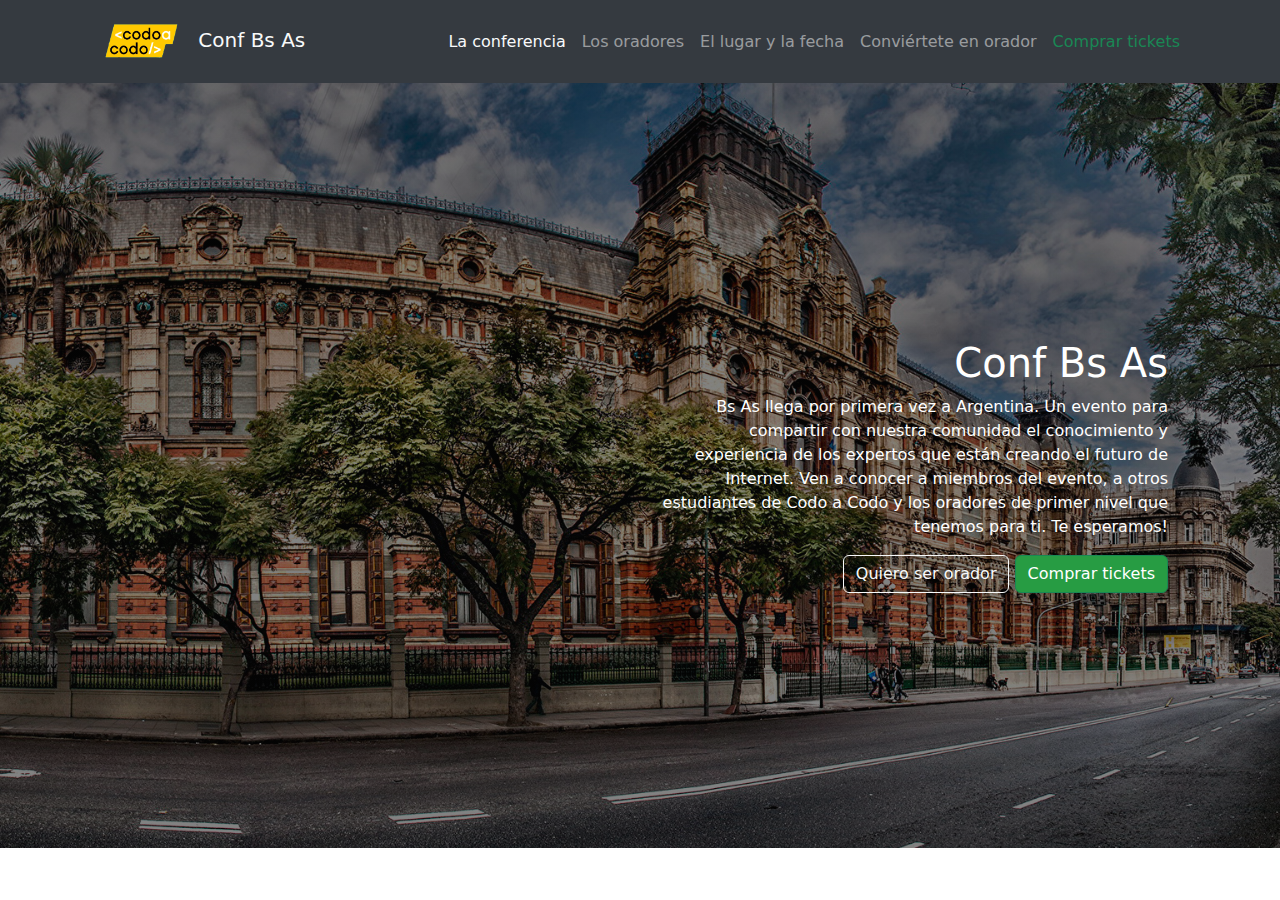
==== index.html @ d6b41499 "incorporacion del banner completo con imagen y texto" ====
<!DOCTYPE html>
<html lang="es">
<head>
    <meta charset="UTF-8">
    <meta http-equiv="X-UA-Compatible" content="IE=edge">
    <meta name="viewport" content="width=device-width, initial-scale=1.0">
    <link rel="stylesheet" href=".//css/bootstrap.min.css">
    <link rel="stylesheet" href=".//css/style.css">
    <title>Conf Bs AS</title>
</head>
<body>
<!-- Header -->
    <!-- Navbar -->
    <nav class="navbar navbar-expand-md">
        <div class="container-fluid">
            <!-- ícono -->
            <a class="navbar-brand icono" href="#">
                <img src="/assets/img/codoacodo.png" alt="Logo" width="100"
                    class="d-inline-block align-text-center">
                <span class="text-light">Conf Bs As</span> 
            </a>

            <!-- boton del menú -->
            <button class="navbar-toggler" type="button" data-bs-toggle="collapse" data-bs-target="#navbarNav"
                aria-controls="navbarNav" aria-expanded="false" aria-label="Toggle navigation">
                <span class="navbar-toggler-icon"></span>
            </button>

            <!-- enlaces del menú -->
            <div class="collapse navbar-collapse" id="navbarNav">
                <ul class="navbar-nav ms-auto enlaces">
                  <li class="nav-item">
                    <a class="nav-link active text-light" aria-current="page" href="#">La conferencia</a>
                  </li>
                  <li class="nav-item">
                    <a class="nav-link text-white-50" href="#oradores">Los oradores</a>
                  </li>
                  <li class="nav-item">
                    <a class="nav-link text-white-50" href="#lugar">El lugar y la fecha</a>
                  </li>
                  <li class="nav-item">
                    <a class="nav-link text-white-50" href="#conviertete">Conviértete en orador</a>
                  </li>
                  <li class="nav-item tickets">
                    <a class="nav-link disabled text-success">Comprar tickets</a>
                  </li>
                </ul>
              </div>
        </div>
    </nav>
    <!-- Banner -->
    <div class="container-fluid">
      <div class="row imgBanner align-items-center flex-row-reverse">
        <div class="col-md-5 texto text-white text-end">
          <h1>Conf Bs As </h1>
          <p>Bs As llega por primera vez a Argentina. Un evento para compartir con nuestra comunidad el conocimiento y experiencia de los expertos que están creando el futuro de Internet. Ven a conocer a miembros del evento, a otros estudiantes de Codo a Codo y los oradores de primer nivel que tenemos para ti. Te esperamos!</p>
          <button type="button" class="btn btn-outline-light">Quiero ser orador</button>
          <button type="button" class="btn btn-success boton">Comprar tickets</button>
        </div>
      </div>
      
    </div>
    <!-- Section oradores -->
    




    <script src=".//js/bootstrap.min.js"></script>
</body>
</html>
---- css/style.css ----
.navbar {
    background-color:rgb(53, 58, 64);
}

.tickets {
    text-decoration-color:rgb(39, 156, 67);
}

.icono {
    margin-left: 80px;
}

.enlaces {
    margin-right: 80px;
}

.imgBanner {
    background: linear-gradient(rgba(7, 7, 7, 0.5), rgba(7, 7, 7, 0.5)),
                url(/assets/img/ba1.jpg)
                center center
                fixed;
    background-size: cover;
    height: 85vh;
}

.texto{
    margin-right: 100px;
}

.boton {
    background-color: rgb(39,156,67);
}
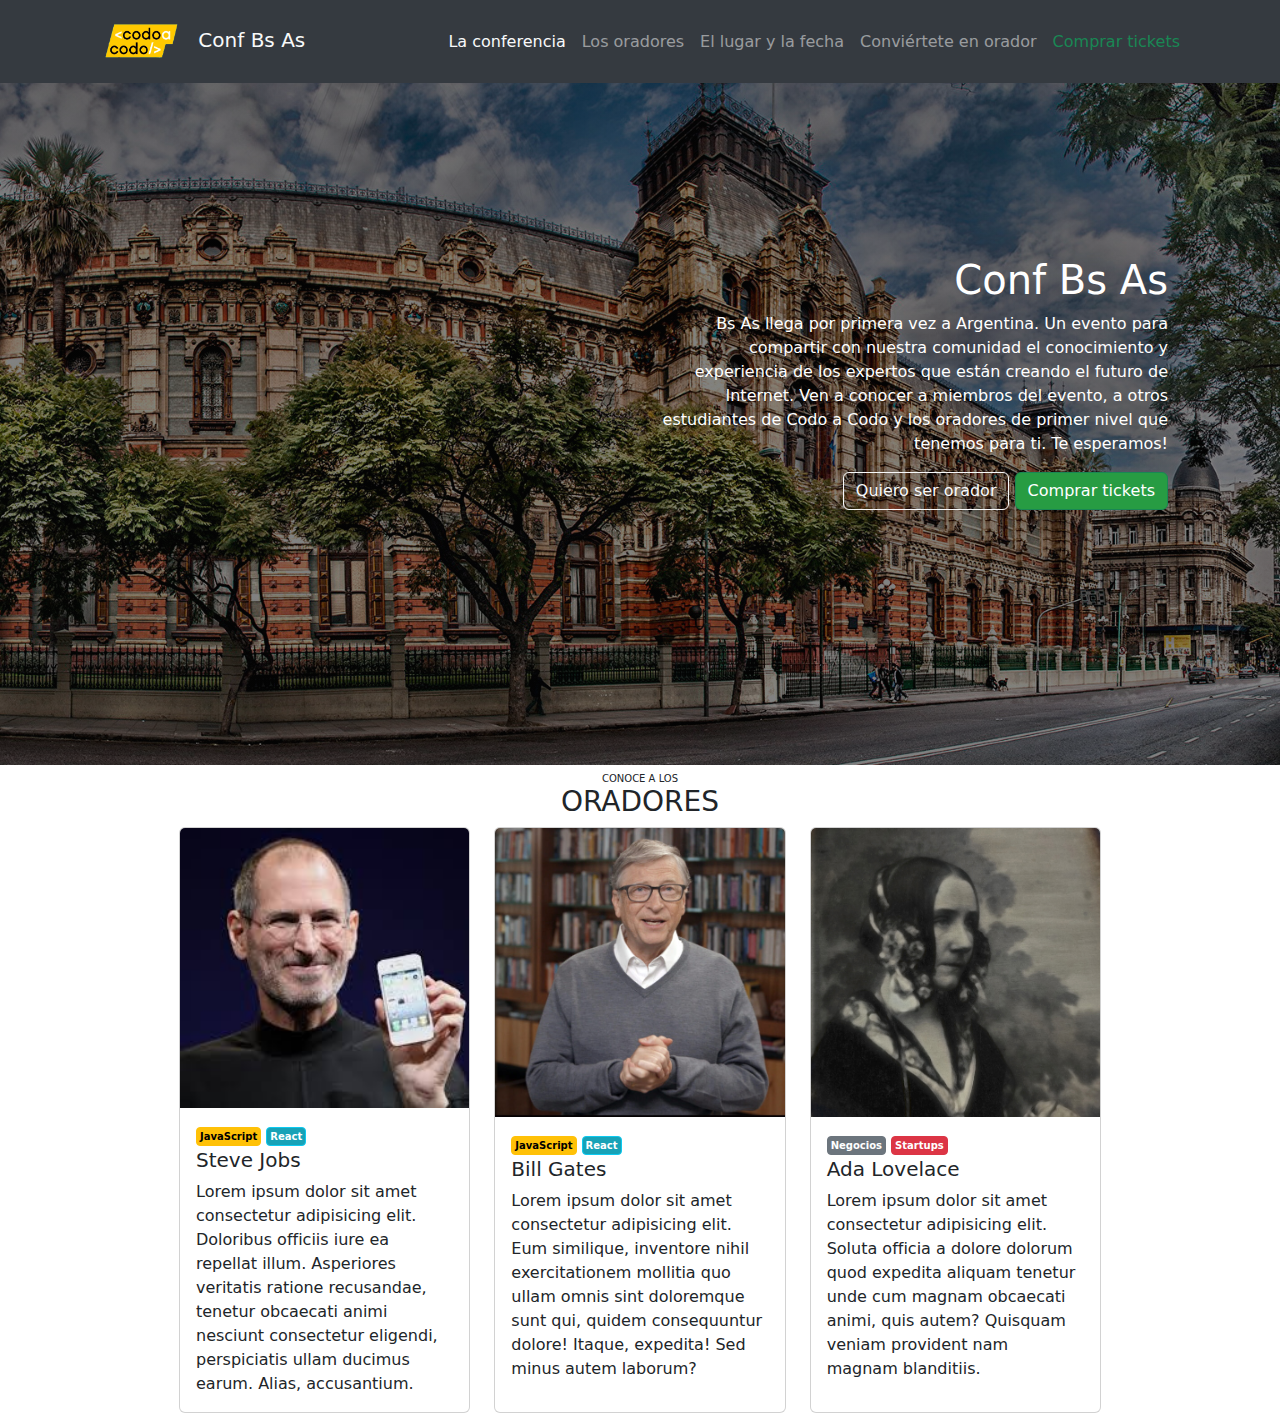
==== commit 08f4b7ff: "creacion seccion oradores y fijacion de navbar" ====
--- a/index.html
+++ b/index.html
@@ -11,7 +11,7 @@
 <body>
 <!-- Header -->
     <!-- Navbar -->
-    <nav class="navbar navbar-expand-md">
+    <nav class="navbar navbar-expand-md fixed-top">
         <div class="container-fluid">
             <!-- ícono -->
             <a class="navbar-brand icono" href="#">
@@ -61,7 +61,45 @@
       
     </div>
     <!-- Section oradores -->
-    
+    <div class="container" id="oradores">
+      <h6 class="fw-normal text-center mt-2 mb-0 ">CONOCE A LOS</h6>
+      <h3 class="text-center">ORADORES</h3>
+      <div class="row row-cols-1 row-cols-md-3 g-4 oradores">
+        <div class="col">
+          <div class="card h-100">
+            <img src="/assets/img/steve.jpg" class="card-img-top" alt="SteveJobs">
+            <div class="card-body">
+              <button type="button" class="btn btn-warning btn-sm"><strong>JavaScript</strong></button>
+              <button type="button" class="btn btn-info btn-sm"><strong>React</strong></button>
+              <h5 class="card-title">Steve Jobs</h5>
+              <p class="card-text">Lorem ipsum dolor sit amet consectetur adipisicing elit. Doloribus officiis iure ea repellat illum. Asperiores veritatis ratione recusandae, tenetur obcaecati animi nesciunt consectetur eligendi, perspiciatis ullam ducimus earum. Alias, accusantium.</p>
+            </div>
+          </div>
+        </div>
+        <div class="col">
+          <div class="card h-100">
+            <img src="/assets/img/bill.jpg" class="card-img-top" alt="BillGates">
+            <div class="card-body">
+              <button type="button" class="btn btn-warning btn-sm"><strong>JavaScript</strong></button>
+              <button type="button" class="btn btn-info btn-sm"><strong>React</strong></button>
+              <h5 class="card-title">Bill Gates</h5>
+              <p class="card-text">Lorem ipsum dolor sit amet consectetur adipisicing elit. Eum similique, inventore nihil exercitationem mollitia quo ullam omnis sint doloremque sunt qui, quidem consequuntur dolore! Itaque, expedita! Sed minus autem laborum?</p>
+            </div>
+          </div>
+        </div>
+        <div class="col">
+          <div class="card h-100">
+            <img src="/assets/img/ada.jpeg" class="card-img-top" alt="AdaLovelace">
+            <div class="card-body">
+              <button type="button" class="btn btn-secondary btn-sm botonAda"><strong>Negocios</strong></button>
+              <button type="button" class="btn btn-danger btn-sm botonAda"><strong>Startups</strong></button>
+              <h5 class="card-title">Ada Lovelace</h5>
+              <p class="card-text">Lorem ipsum dolor sit amet consectetur adipisicing elit. Soluta officia a dolore dolorum quod expedita aliquam tenetur unde cum magnam obcaecati animi, quis autem? Quisquam veniam provident nam magnam blanditiis.</p>
+            </div>
+          </div>
+        </div>
+      </div>
+      
 
 
 
--- a/css/style.css
+++ b/css/style.css
@@ -31,4 +31,29 @@
 
 .boton {
     background-color: rgb(39,156,67);
+}
+
+h6 {
+    font-size: 10px;
+}
+.oradores {
+    margin-right: 85px;
+    margin-left: 85px;
+}
+
+.btn-warning {
+    padding: 1px 3px 1px 3px;
+    font-size: 10px;
+}
+
+.btn-info {
+    padding: 1px 3px 1px 3px;
+    font-size: 10px;
+    color: white; 
+    background-color: rgb(23,162,183);
+}
+
+.botonAda{
+    padding: 1px 3px 1px 3px;
+    font-size: 10px;  
 }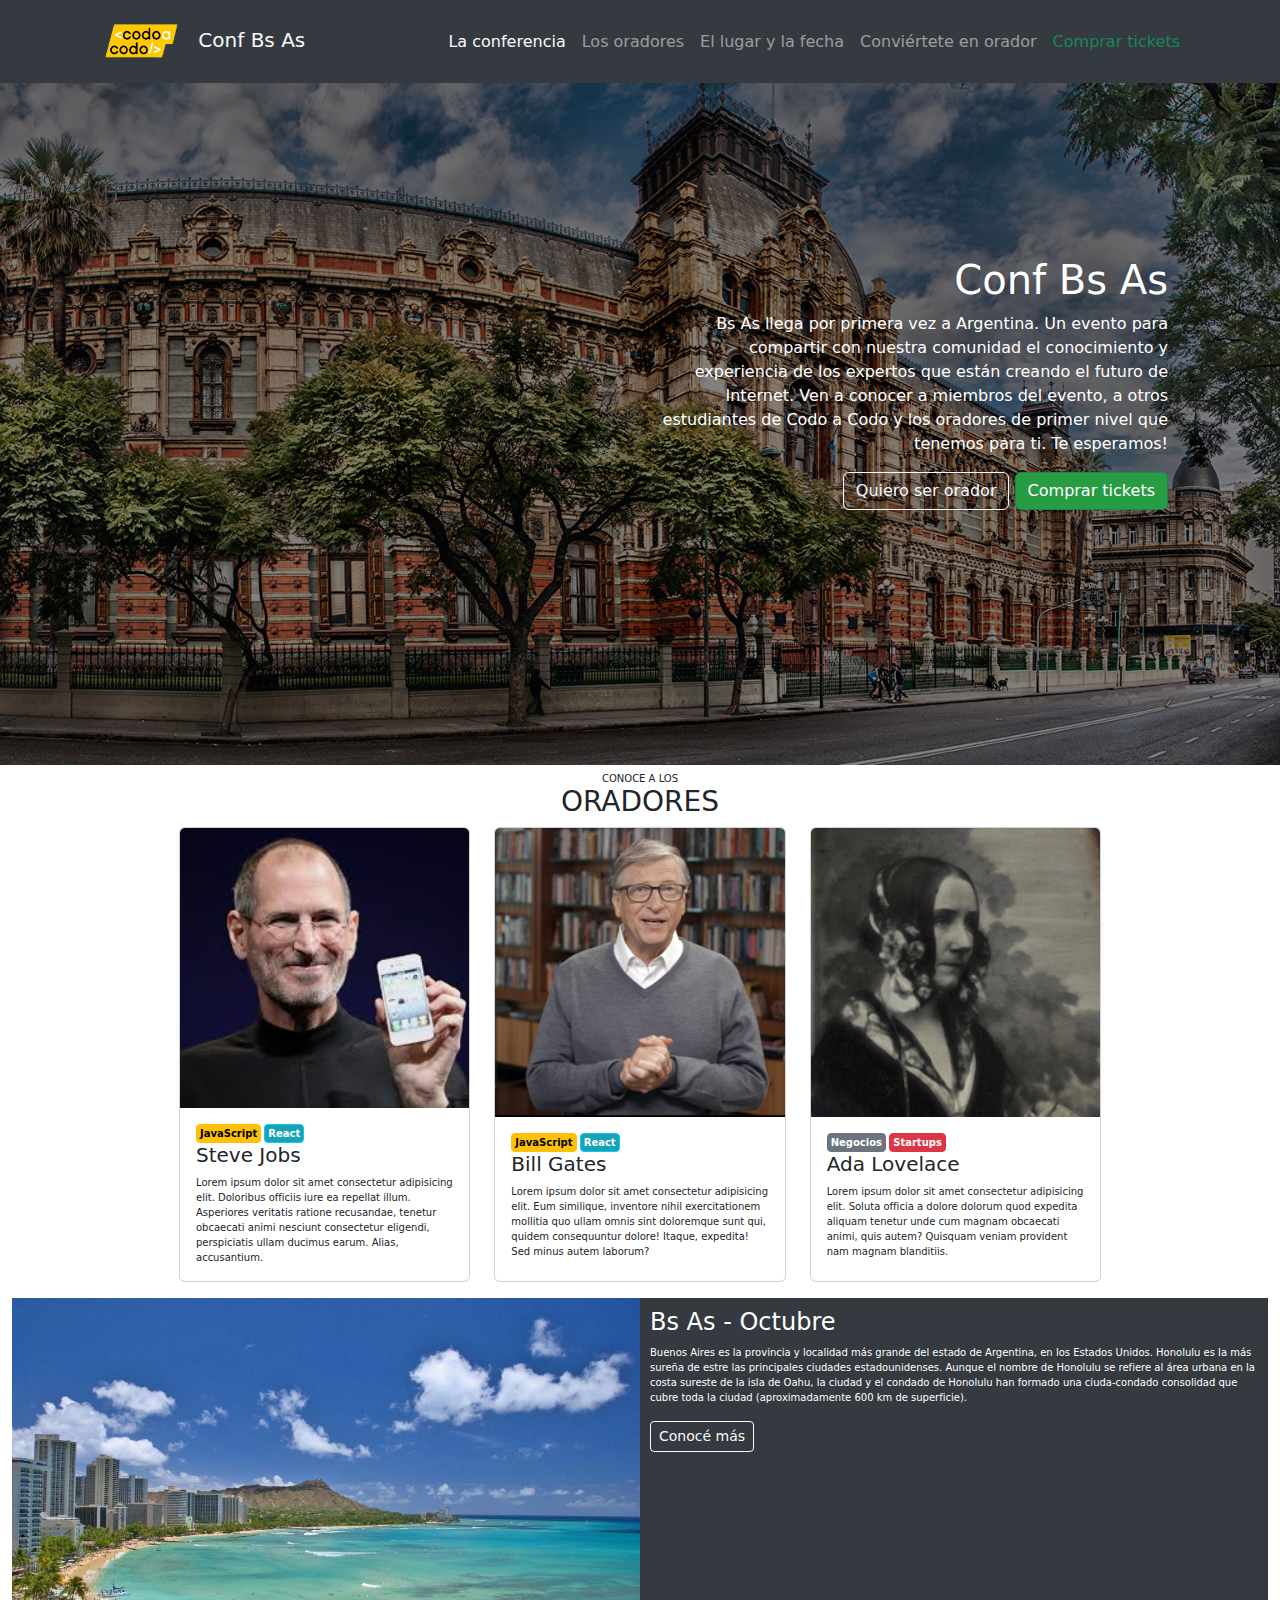
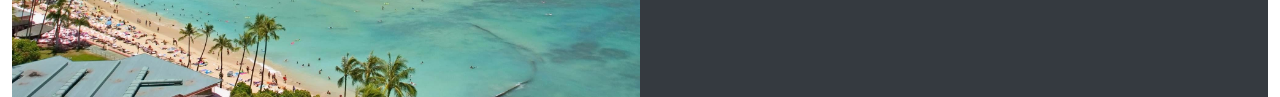
==== commit 90d01533: "creacion seccion lugar y fecha" ====
--- a/index.html
+++ b/index.html
@@ -57,10 +57,9 @@
           <button type="button" class="btn btn-outline-light">Quiero ser orador</button>
           <button type="button" class="btn btn-success boton">Comprar tickets</button>
         </div>
-      </div>
-      
+      </div>  
     </div>
-    <!-- Section oradores -->
+<!-- Section oradores -->
     <div class="container" id="oradores">
       <h6 class="fw-normal text-center mt-2 mb-0 ">CONOCE A LOS</h6>
       <h3 class="text-center">ORADORES</h3>
@@ -99,7 +98,22 @@
           </div>
         </div>
       </div>
-      
+    </div>
+<!-- Section lugar y fecha -->
+    <div class="container-fluid mt-3" id="lugar">
+      <div class="row g-0">
+        <div class="col-md-6">
+          <img src="/assets/img/honolulu.jpg" class="img-fluid" alt="lugar">
+        </div>
+        <div class="col-md-6 lugar text-white">
+          <h3 class="fs-4">Bs As - Octubre</h3>
+          <p>Buenos Aires es la provincia y localidad más grande del estado de Argentina, en los Estados Unidos. Honolulu es la más sureña de estre las principales ciudades estadounidenses. Aunque el nombre de Honolulu se refiere al área urbana en la costa sureste de la isla de Oahu, la ciudad y el condado de Honolulu han formado una ciuda-condado consolidad que cubre toda la ciudad (aproximadamente 600 km de superficie). </p>
+          <button type="button" class="btn btn-outline-light btn-sm">Conocé más</button>
+        </div>
+      </div>
+    </div>
+    <!-- Conviertete en orador -->
+    
 
 
 
--- a/css/style.css
+++ b/css/style.css
@@ -41,6 +41,10 @@
     margin-left: 85px;
 }
 
+.card {
+    font-size: 10px;
+}
+
 .btn-warning {
     padding: 1px 3px 1px 3px;
     font-size: 10px;
@@ -56,4 +60,10 @@
 .botonAda{
     padding: 1px 3px 1px 3px;
     font-size: 10px;  
+}
+
+.lugar {
+    background-color:rgb(53, 58, 64);
+    font-size: 10px;
+    padding: 10px;
 }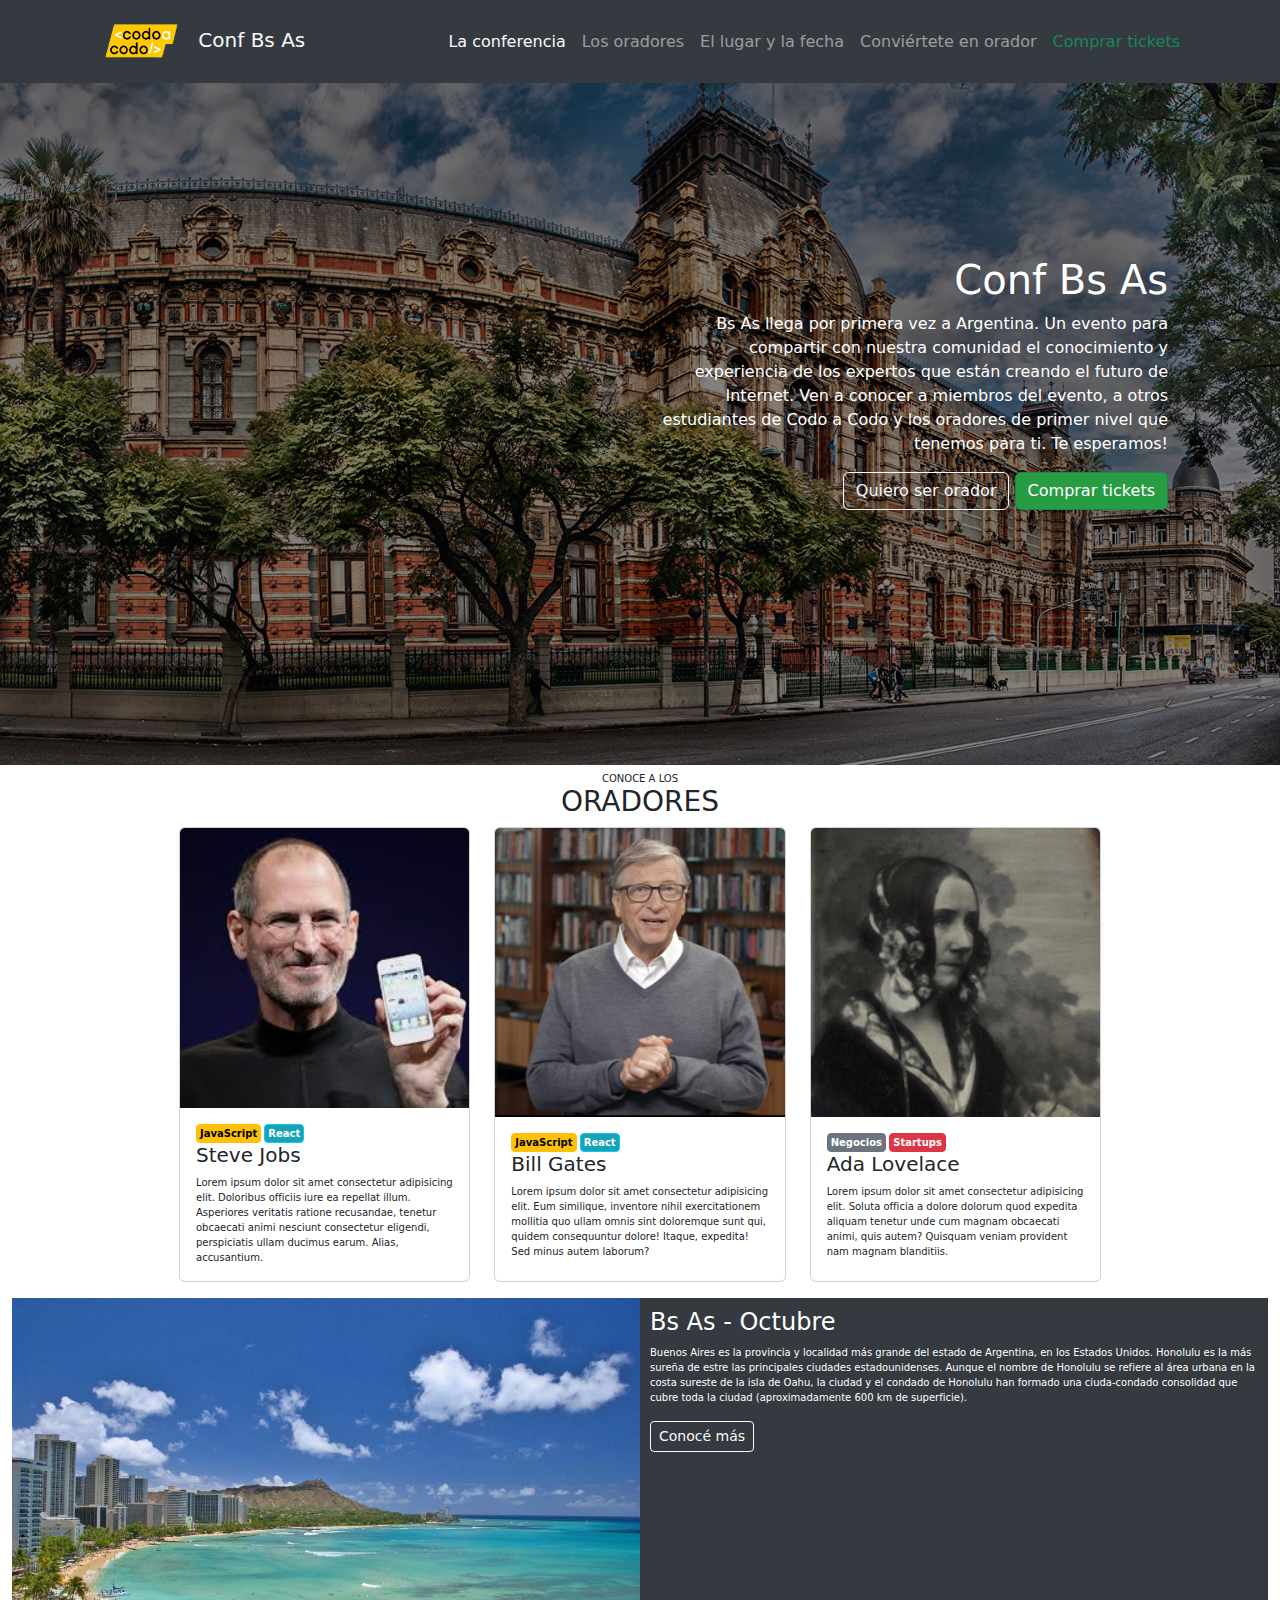
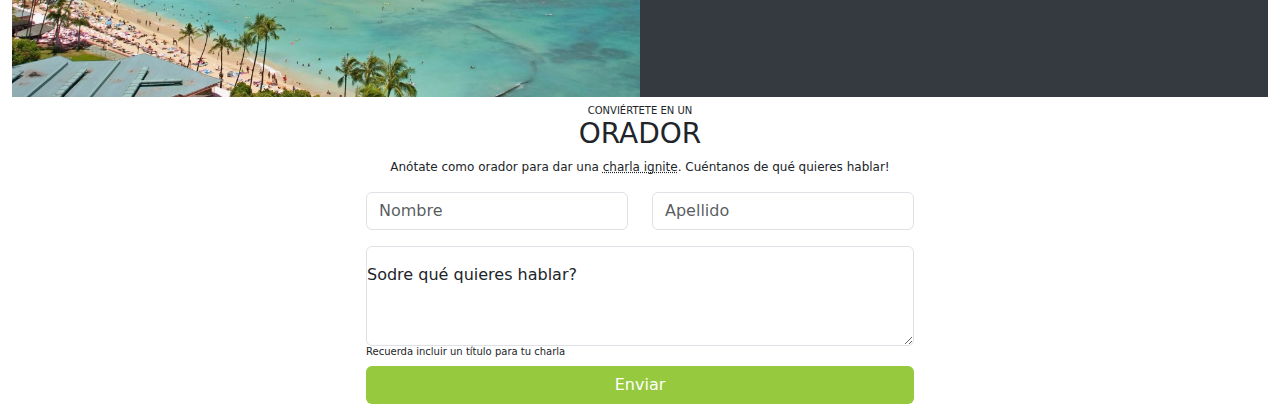
==== commit 88cb4031: "creacion formulario conviertete en orador" ====
--- a/index.html
+++ b/index.html
@@ -112,8 +112,30 @@
         </div>
       </div>
     </div>
-    <!-- Conviertete en orador -->
-    
+<!-- Conviertete en orador -->
+    <div class="container" id="conviertete">
+      <h6 class="fw-normal text-center mt-2 mb-0 ">CONVIÉRTETE EN UN</h6>
+      <h3 class="text-center">ORADOR</h3>
+      <p class="fw-normal text-center mt-2 pConviertete">Anótate como orador para dar una <abbr title="">charla ignite</abbr>. Cuéntanos de qué quieres hablar!</p>
+      <!-- formulario -->
+      <div class="row formulario">
+        <div class="col">
+          <input type="text" class="form-control" placeholder="Nombre" aria-label="nombre">
+        </div>
+        <div class="col mb-3">
+          <input type="text" class="form-control" placeholder="Apellido" aria-label="apellido">
+        </div>
+        <div class="form-floating">
+          <textarea class="form-control" placeholder="Sodre qué quieres hablar?" id="floatingTextarea2" style="height: 100px"></textarea>
+          <label for="floatingTextarea2">  Sodre qué quieres hablar?</label>
+        </div>
+        <h6 class="fw-light">Recuerda incluir un título para tu charla</h6>
+        <!-- boton -->
+        <div class="d-grid gap-2">
+          <button class="btn btnFormulario text-white" type="button">Enviar</button>
+        </div>
+      </div>
+    </div>
 
 
 
--- a/css/style.css
+++ b/css/style.css
@@ -66,4 +66,17 @@
     background-color:rgb(53, 58, 64);
     font-size: 10px;
     padding: 10px;
+}
+
+.pConviertete {
+    font-size: 12px;
+}
+
+.formulario {
+    margin-left: 17em;
+    margin-right: 17em;
+}
+
+.btnFormulario{
+    background-color: rgb(150, 201, 62);
 }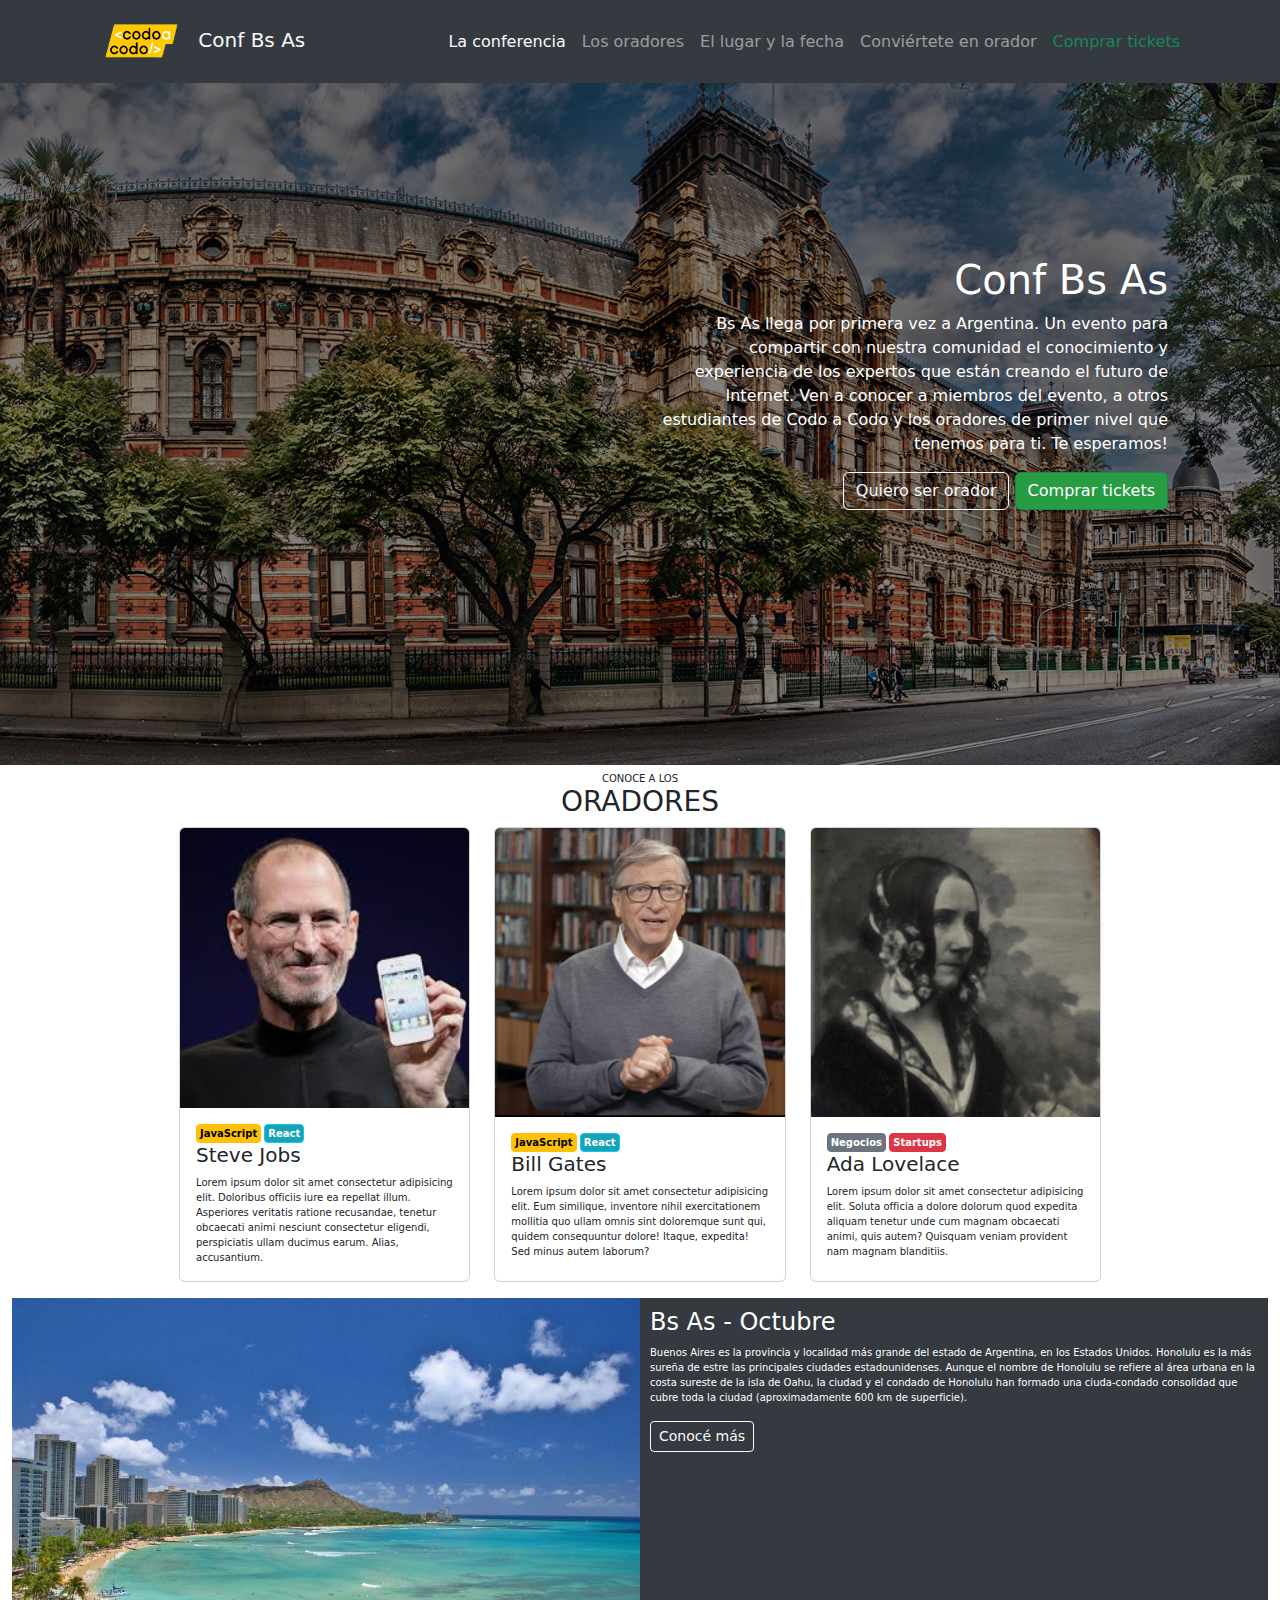
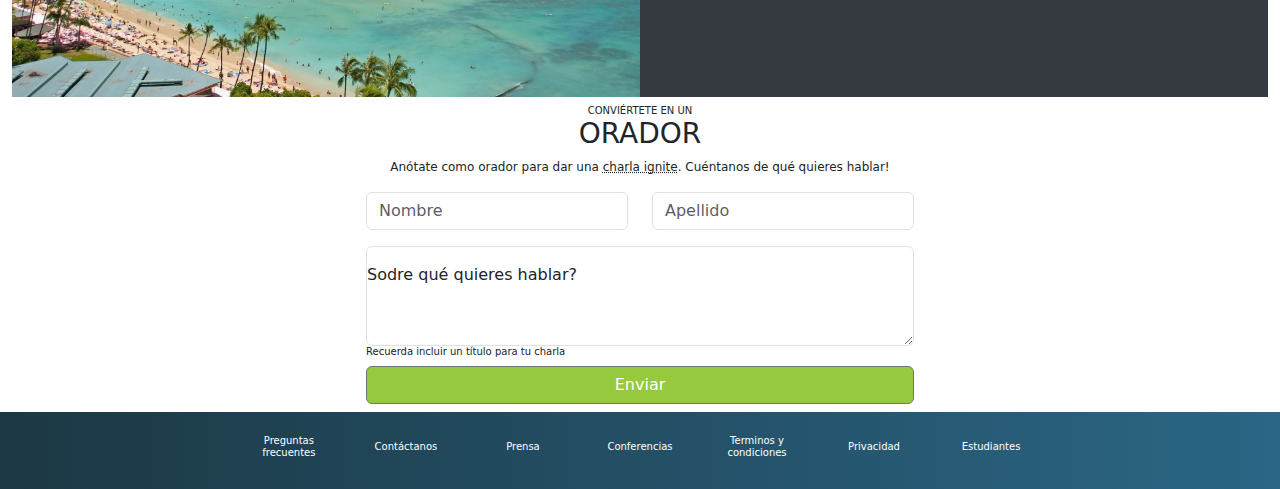
==== commit 1fdc6f93: "Creacion footer" ====
--- a/index.html
+++ b/index.html
@@ -112,7 +112,7 @@
         </div>
       </div>
     </div>
-<!-- Conviertete en orador -->
+<!-- Section conviertete en orador -->
     <div class="container" id="conviertete">
       <h6 class="fw-normal text-center mt-2 mb-0 ">CONVIÉRTETE EN UN</h6>
       <h3 class="text-center">ORADOR</h3>
@@ -131,12 +131,38 @@
         </div>
         <h6 class="fw-light">Recuerda incluir un título para tu charla</h6>
         <!-- boton -->
-        <div class="d-grid gap-2">
-          <button class="btn btnFormulario text-white" type="button">Enviar</button>
+        <div class="d-grid gap-2 mb-2">
+          <button class="btn btn-secondary btnFormulario text-white" type="button">Enviar</button>
         </div>
       </div>
     </div>
-
+<!-- Footer -->
+<div class="container-fluid footer d-flex justify-content-evenly">
+  <div class="row d-flex align-items-center">
+    <div class="col itemsFooter">
+      <a href=""><h6>Preguntas frecuentes</h6></a> 
+    </div>
+    <div class="col itemsFooter">
+      <a href=""><h6>Contáctanos</h6></a>
+    </div>
+    <div class="col itemsFooter">
+      <a href=""><h6>Prensa</h6></a>
+    </div>
+    <div class="col itemsFooter">
+      <a href=""><h6>Conferencias</h6></a>
+    </div>
+    <div class="col itemsFooter">
+      <a href=""><h6>Terminos y condiciones</h6></a>
+    </div>
+    <div class="col itemsFooter">
+      <a href=""><h6>Privacidad</h6></a>
+    </div>
+    <div class="col itemsFooter">
+      <a href=""><h6>Estudiantes</h6></a>
+    </div>
+    
+  </div>
+</div>
 
 
 
--- a/css/style.css
+++ b/css/style.css
@@ -79,4 +79,25 @@
 
 .btnFormulario{
     background-color: rgb(150, 201, 62);
-}+}
+
+.footer {
+    align-items: center;
+    background-image: linear-gradient(to right, rgb(28, 56, 68),rgb(43, 102, 134));
+    text-align: center;
+    font-size: 0.7em;
+}
+
+.itemsFooter {
+   margin-top: 2em;
+   margin-bottom: 2em;
+   margin-left: 1em;
+   margin-right: 1em;
+}
+
+a { 
+    text-decoration: none; 
+    color: white;
+}
+
+
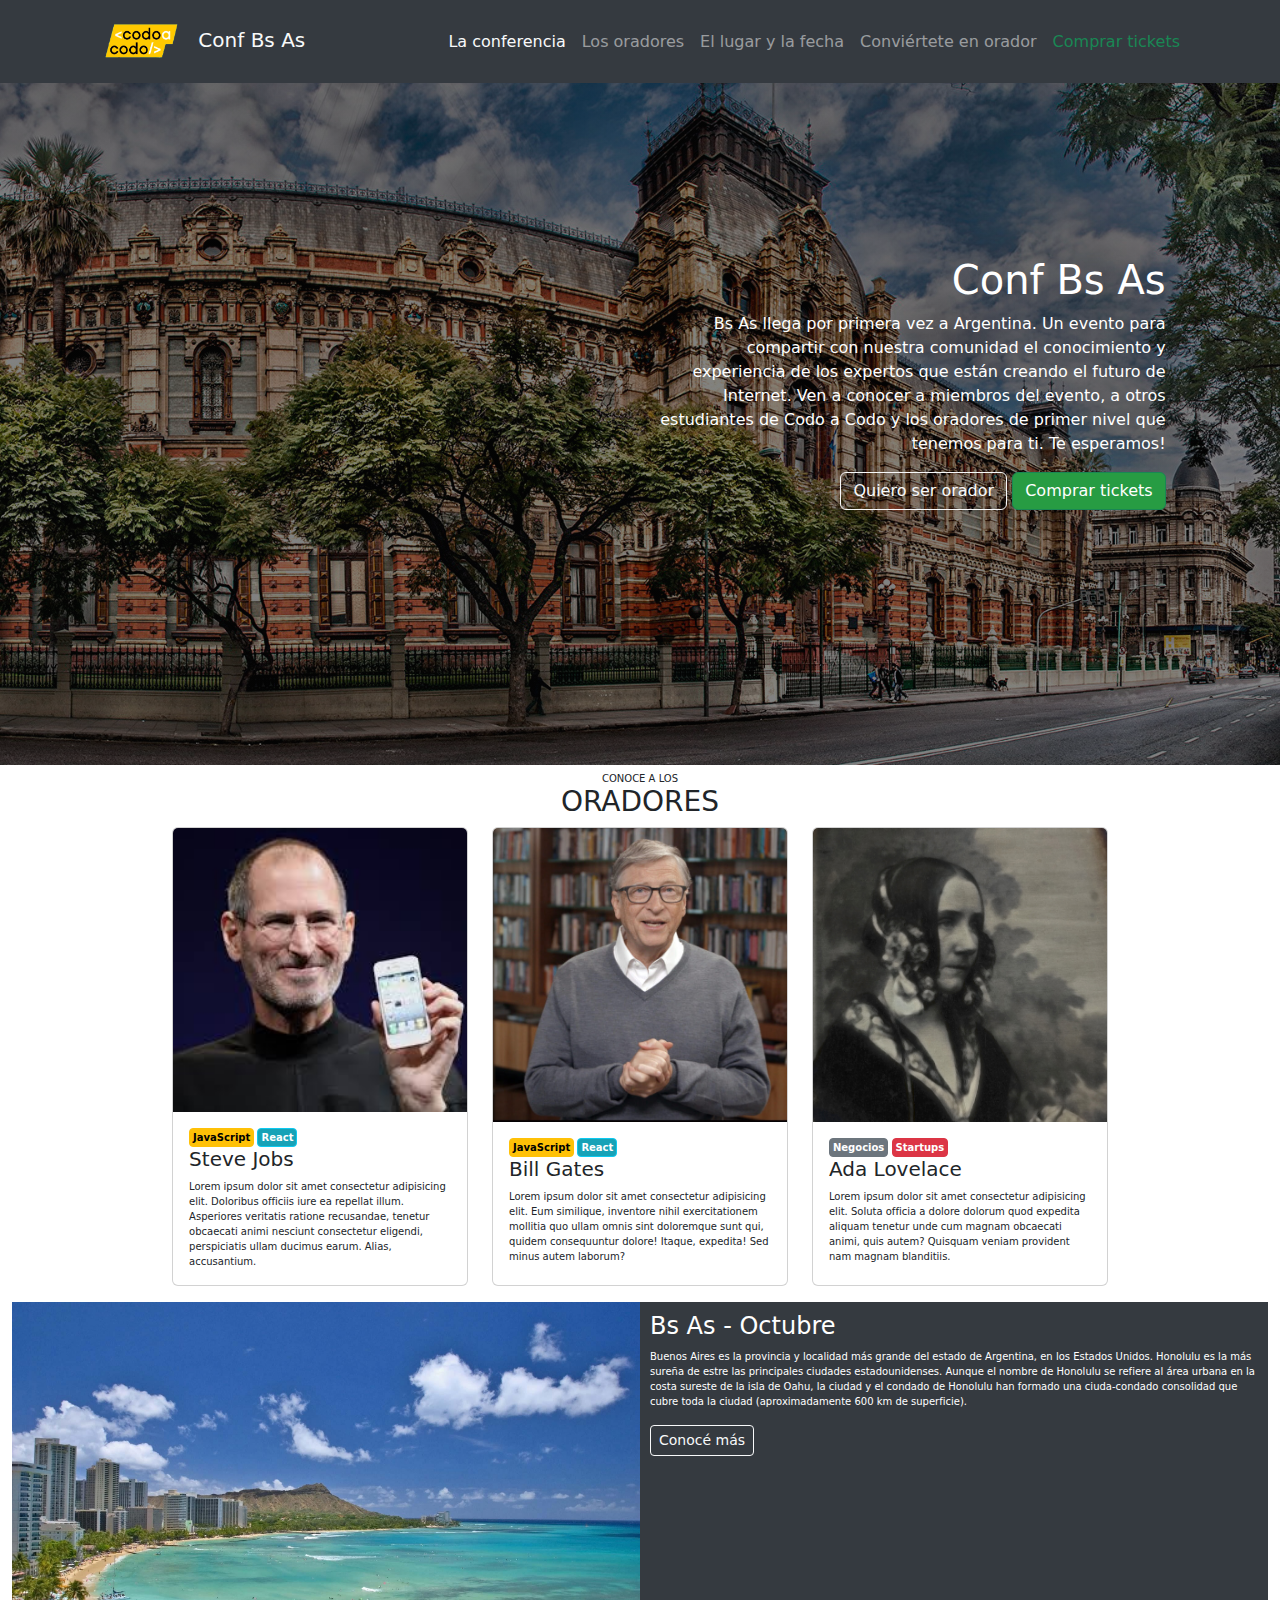
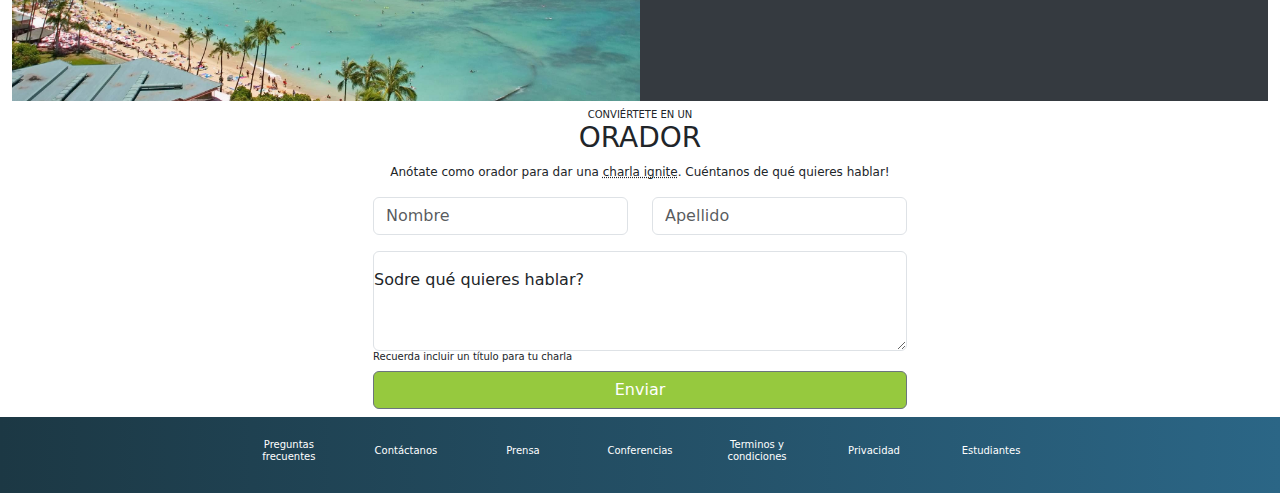
==== commit 3c210d14: "ultimos retoques" ====
--- a/index.html
+++ b/index.html
@@ -113,7 +113,7 @@
       </div>
     </div>
 <!-- Section conviertete en orador -->
-    <div class="container" id="conviertete">
+    <div class="container-md" id="conviertete">
       <h6 class="fw-normal text-center mt-2 mb-0 ">CONVIÉRTETE EN UN</h6>
       <h3 class="text-center">ORADOR</h3>
       <p class="fw-normal text-center mt-2 pConviertete">Anótate como orador para dar una <abbr title="">charla ignite</abbr>. Cuéntanos de qué quieres hablar!</p>
--- a/css/style.css
+++ b/css/style.css
@@ -26,7 +26,7 @@
 }
 
 .texto{
-    margin-right: 100px;
+    margin-right: 8%;
 }
 
 .boton {
@@ -37,8 +37,8 @@
     font-size: 10px;
 }
 .oradores {
-    margin-right: 85px;
-    margin-left: 85px;
+    margin-right: 7%;
+    margin-left: 7%;
 }
 
 .card {
@@ -73,8 +73,8 @@
 }
 
 .formulario {
-    margin-left: 17em;
-    margin-right: 17em;
+    margin-left: 25%;
+    margin-right: 25%; 
 }
 
 .btnFormulario{
